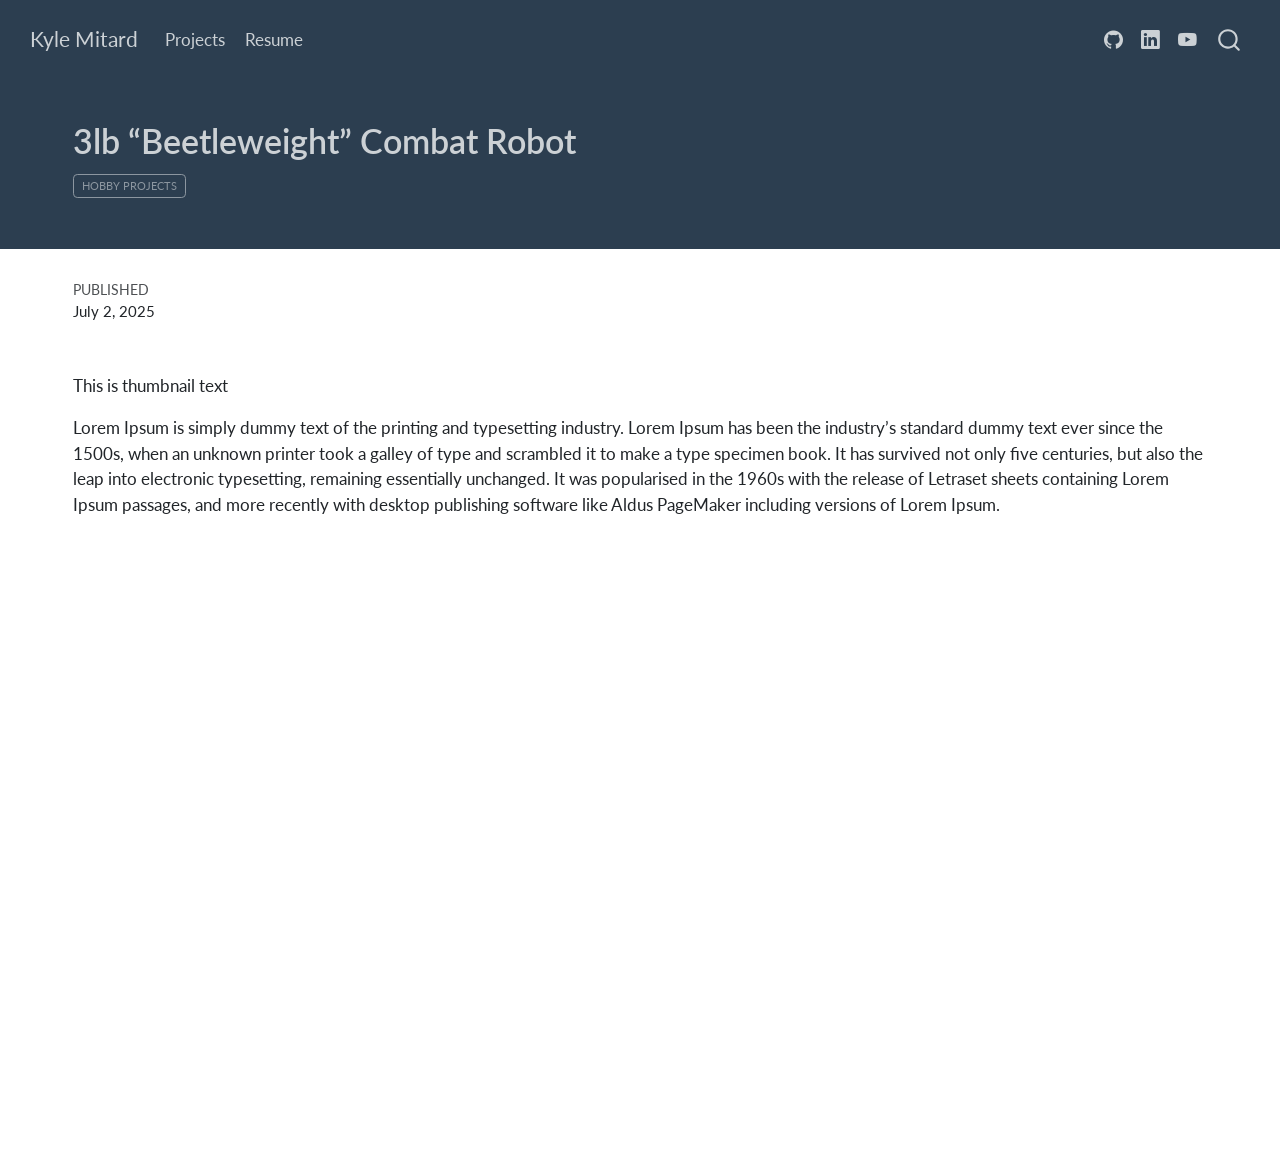
==== docs/posts/beetleweight/index.html @ 58dc67d3 "added initial site in docs" ====
<!DOCTYPE html>
<html xmlns="http://www.w3.org/1999/xhtml" lang="en" xml:lang="en"><head>

<meta charset="utf-8">
<meta name="generator" content="quarto-1.7.32">

<meta name="viewport" content="width=device-width, initial-scale=1.0, user-scalable=yes">

<meta name="dcterms.date" content="2025-07-02">

<title>3lb “Beetleweight” Combat Robot – Kyle Mitard</title>
<style>
code{white-space: pre-wrap;}
span.smallcaps{font-variant: small-caps;}
div.columns{display: flex; gap: min(4vw, 1.5em);}
div.column{flex: auto; overflow-x: auto;}
div.hanging-indent{margin-left: 1.5em; text-indent: -1.5em;}
ul.task-list{list-style: none;}
ul.task-list li input[type="checkbox"] {
  width: 0.8em;
  margin: 0 0.8em 0.2em -1em; /* quarto-specific, see https://github.com/quarto-dev/quarto-cli/issues/4556 */ 
  vertical-align: middle;
}
</style>


<script src="../../site_libs/quarto-nav/quarto-nav.js"></script>
<script src="../../site_libs/quarto-nav/headroom.min.js"></script>
<script src="../../site_libs/clipboard/clipboard.min.js"></script>
<script src="../../site_libs/quarto-search/autocomplete.umd.js"></script>
<script src="../../site_libs/quarto-search/fuse.min.js"></script>
<script src="../../site_libs/quarto-search/quarto-search.js"></script>
<meta name="quarto:offset" content="../../">
<script src="../../site_libs/quarto-html/quarto.js" type="module"></script>
<script src="../../site_libs/quarto-html/tabsets/tabsets.js" type="module"></script>
<script src="../../site_libs/quarto-html/popper.min.js"></script>
<script src="../../site_libs/quarto-html/tippy.umd.min.js"></script>
<script src="../../site_libs/quarto-html/anchor.min.js"></script>
<link href="../../site_libs/quarto-html/tippy.css" rel="stylesheet">
<link href="../../site_libs/quarto-html/quarto-syntax-highlighting-37eea08aefeeee20ff55810ff984fec1.css" rel="stylesheet" id="quarto-text-highlighting-styles">
<script src="../../site_libs/bootstrap/bootstrap.min.js"></script>
<link href="../../site_libs/bootstrap/bootstrap-icons.css" rel="stylesheet">
<link href="../../site_libs/bootstrap/bootstrap-cc63fce9873912f1bbbccf05079cc9ea.min.css" rel="stylesheet" append-hash="true" id="quarto-bootstrap" data-mode="light">
<script id="quarto-search-options" type="application/json">{
  "location": "navbar",
  "copy-button": false,
  "collapse-after": 3,
  "panel-placement": "end",
  "type": "overlay",
  "limit": 50,
  "keyboard-shortcut": [
    "f",
    "/",
    "s"
  ],
  "show-item-context": false,
  "language": {
    "search-no-results-text": "No results",
    "search-matching-documents-text": "matching documents",
    "search-copy-link-title": "Copy link to search",
    "search-hide-matches-text": "Hide additional matches",
    "search-more-match-text": "more match in this document",
    "search-more-matches-text": "more matches in this document",
    "search-clear-button-title": "Clear",
    "search-text-placeholder": "",
    "search-detached-cancel-button-title": "Cancel",
    "search-submit-button-title": "Submit",
    "search-label": "Search"
  }
}</script>


<link rel="stylesheet" href="../../styles.css">
</head>

<body class="nav-fixed quarto-light">

<div id="quarto-search-results"></div>
  <header id="quarto-header" class="headroom fixed-top quarto-banner">
    <nav class="navbar navbar-expand-lg " data-bs-theme="dark">
      <div class="navbar-container container-fluid">
      <div class="navbar-brand-container mx-auto">
    <a class="navbar-brand" href="../../index.html">
    <span class="navbar-title">Kyle Mitard</span>
    </a>
  </div>
            <div id="quarto-search" class="" title="Search"></div>
          <button class="navbar-toggler" type="button" data-bs-toggle="collapse" data-bs-target="#navbarCollapse" aria-controls="navbarCollapse" role="menu" aria-expanded="false" aria-label="Toggle navigation" onclick="if (window.quartoToggleHeadroom) { window.quartoToggleHeadroom(); }">
  <span class="navbar-toggler-icon"></span>
</button>
          <div class="collapse navbar-collapse" id="navbarCollapse">
            <ul class="navbar-nav navbar-nav-scroll me-auto">
  <li class="nav-item">
    <a class="nav-link" href="../../projects.html"> 
<span class="menu-text">Projects</span></a>
  </li>  
  <li class="nav-item">
    <a class="nav-link" href="../../resume.html"> 
<span class="menu-text">Resume</span></a>
  </li>  
</ul>
            <ul class="navbar-nav navbar-nav-scroll ms-auto">
  <li class="nav-item compact">
    <a class="nav-link" href="https://github.com/KyleM32767"> <i class="bi bi-github" role="img">
</i> 
<span class="menu-text"></span></a>
  </li>  
  <li class="nav-item compact">
    <a class="nav-link" href="https://www.linkedin.com/in/kyle-mitard62"> <i class="bi bi-linkedin" role="img">
</i> 
<span class="menu-text"></span></a>
  </li>  
  <li class="nav-item compact">
    <a class="nav-link" href="https://www.youtube.com/channel/UCtGWKR7W_5xtZDwKDi8d-TQ"> <i class="bi bi-youtube" role="img">
</i> 
<span class="menu-text"></span></a>
  </li>  
</ul>
          </div> <!-- /navcollapse -->
            <div class="quarto-navbar-tools">
</div>
      </div> <!-- /container-fluid -->
    </nav>
</header>
<!-- content -->
<header id="title-block-header" class="quarto-title-block default page-columns page-full">
  <div class="quarto-title-banner page-columns page-full">
    <div class="quarto-title column-page">
      <h1 class="title">3lb “Beetleweight” Combat Robot</h1>
                                <div class="quarto-categories">
                <div class="quarto-category">Hobby Projects</div>
              </div>
                  </div>
  </div>
    
  
  <div class="quarto-title-meta column-page">

      
      <div>
      <div class="quarto-title-meta-heading">Published</div>
      <div class="quarto-title-meta-contents">
        <p class="date">July 2, 2025</p>
      </div>
    </div>
    
      
    </div>
    
  
  </header><div id="quarto-content" class="quarto-container page-columns page-rows-contents page-layout-full page-navbar">
<!-- sidebar -->
<!-- margin-sidebar -->
    
<!-- main -->
<main class="content quarto-banner-title-block column-page" id="quarto-document-content">





<p>This is thumbnail text</p>
<p>Lorem Ipsum is simply dummy text of the printing and typesetting industry. Lorem Ipsum has been the industry’s standard dummy text ever since the 1500s, when an unknown printer took a galley of type and scrambled it to make a type specimen book. It has survived not only five centuries, but also the leap into electronic typesetting, remaining essentially unchanged. It was popularised in the 1960s with the release of Letraset sheets containing Lorem Ipsum passages, and more recently with desktop publishing software like Aldus PageMaker including versions of Lorem Ipsum.</p>



</main> <!-- /main -->
<script id="quarto-html-after-body" type="application/javascript">
  window.document.addEventListener("DOMContentLoaded", function (event) {
    const icon = "";
    const anchorJS = new window.AnchorJS();
    anchorJS.options = {
      placement: 'right',
      icon: icon
    };
    anchorJS.add('.anchored');
    const isCodeAnnotation = (el) => {
      for (const clz of el.classList) {
        if (clz.startsWith('code-annotation-')) {                     
          return true;
        }
      }
      return false;
    }
    const onCopySuccess = function(e) {
      // button target
      const button = e.trigger;
      // don't keep focus
      button.blur();
      // flash "checked"
      button.classList.add('code-copy-button-checked');
      var currentTitle = button.getAttribute("title");
      button.setAttribute("title", "Copied!");
      let tooltip;
      if (window.bootstrap) {
        button.setAttribute("data-bs-toggle", "tooltip");
        button.setAttribute("data-bs-placement", "left");
        button.setAttribute("data-bs-title", "Copied!");
        tooltip = new bootstrap.Tooltip(button, 
          { trigger: "manual", 
            customClass: "code-copy-button-tooltip",
            offset: [0, -8]});
        tooltip.show();    
      }
      setTimeout(function() {
        if (tooltip) {
          tooltip.hide();
          button.removeAttribute("data-bs-title");
          button.removeAttribute("data-bs-toggle");
          button.removeAttribute("data-bs-placement");
        }
        button.setAttribute("title", currentTitle);
        button.classList.remove('code-copy-button-checked');
      }, 1000);
      // clear code selection
      e.clearSelection();
    }
    const getTextToCopy = function(trigger) {
        const codeEl = trigger.previousElementSibling.cloneNode(true);
        for (const childEl of codeEl.children) {
          if (isCodeAnnotation(childEl)) {
            childEl.remove();
          }
        }
        return codeEl.innerText;
    }
    const clipboard = new window.ClipboardJS('.code-copy-button:not([data-in-quarto-modal])', {
      text: getTextToCopy
    });
    clipboard.on('success', onCopySuccess);
    if (window.document.getElementById('quarto-embedded-source-code-modal')) {
      const clipboardModal = new window.ClipboardJS('.code-copy-button[data-in-quarto-modal]', {
        text: getTextToCopy,
        container: window.document.getElementById('quarto-embedded-source-code-modal')
      });
      clipboardModal.on('success', onCopySuccess);
    }
      var localhostRegex = new RegExp(/^(?:http|https):\/\/localhost\:?[0-9]*\//);
      var mailtoRegex = new RegExp(/^mailto:/);
        var filterRegex = new RegExp('/' + window.location.host + '/');
      var isInternal = (href) => {
          return filterRegex.test(href) || localhostRegex.test(href) || mailtoRegex.test(href);
      }
      // Inspect non-navigation links and adorn them if external
     var links = window.document.querySelectorAll('a[href]:not(.nav-link):not(.navbar-brand):not(.toc-action):not(.sidebar-link):not(.sidebar-item-toggle):not(.pagination-link):not(.no-external):not([aria-hidden]):not(.dropdown-item):not(.quarto-navigation-tool):not(.about-link)');
      for (var i=0; i<links.length; i++) {
        const link = links[i];
        if (!isInternal(link.href)) {
          // undo the damage that might have been done by quarto-nav.js in the case of
          // links that we want to consider external
          if (link.dataset.originalHref !== undefined) {
            link.href = link.dataset.originalHref;
          }
        }
      }
    function tippyHover(el, contentFn, onTriggerFn, onUntriggerFn) {
      const config = {
        allowHTML: true,
        maxWidth: 500,
        delay: 100,
        arrow: false,
        appendTo: function(el) {
            return el.parentElement;
        },
        interactive: true,
        interactiveBorder: 10,
        theme: 'quarto',
        placement: 'bottom-start',
      };
      if (contentFn) {
        config.content = contentFn;
      }
      if (onTriggerFn) {
        config.onTrigger = onTriggerFn;
      }
      if (onUntriggerFn) {
        config.onUntrigger = onUntriggerFn;
      }
      window.tippy(el, config); 
    }
    const noterefs = window.document.querySelectorAll('a[role="doc-noteref"]');
    for (var i=0; i<noterefs.length; i++) {
      const ref = noterefs[i];
      tippyHover(ref, function() {
        // use id or data attribute instead here
        let href = ref.getAttribute('data-footnote-href') || ref.getAttribute('href');
        try { href = new URL(href).hash; } catch {}
        const id = href.replace(/^#\/?/, "");
        const note = window.document.getElementById(id);
        if (note) {
          return note.innerHTML;
        } else {
          return "";
        }
      });
    }
    const xrefs = window.document.querySelectorAll('a.quarto-xref');
    const processXRef = (id, note) => {
      // Strip column container classes
      const stripColumnClz = (el) => {
        el.classList.remove("page-full", "page-columns");
        if (el.children) {
          for (const child of el.children) {
            stripColumnClz(child);
          }
        }
      }
      stripColumnClz(note)
      if (id === null || id.startsWith('sec-')) {
        // Special case sections, only their first couple elements
        const container = document.createElement("div");
        if (note.children && note.children.length > 2) {
          container.appendChild(note.children[0].cloneNode(true));
          for (let i = 1; i < note.children.length; i++) {
            const child = note.children[i];
            if (child.tagName === "P" && child.innerText === "") {
              continue;
            } else {
              container.appendChild(child.cloneNode(true));
              break;
            }
          }
          if (window.Quarto?.typesetMath) {
            window.Quarto.typesetMath(container);
          }
          return container.innerHTML
        } else {
          if (window.Quarto?.typesetMath) {
            window.Quarto.typesetMath(note);
          }
          return note.innerHTML;
        }
      } else {
        // Remove any anchor links if they are present
        const anchorLink = note.querySelector('a.anchorjs-link');
        if (anchorLink) {
          anchorLink.remove();
        }
        if (window.Quarto?.typesetMath) {
          window.Quarto.typesetMath(note);
        }
        if (note.classList.contains("callout")) {
          return note.outerHTML;
        } else {
          return note.innerHTML;
        }
      }
    }
    for (var i=0; i<xrefs.length; i++) {
      const xref = xrefs[i];
      tippyHover(xref, undefined, function(instance) {
        instance.disable();
        let url = xref.getAttribute('href');
        let hash = undefined; 
        if (url.startsWith('#')) {
          hash = url;
        } else {
          try { hash = new URL(url).hash; } catch {}
        }
        if (hash) {
          const id = hash.replace(/^#\/?/, "");
          const note = window.document.getElementById(id);
          if (note !== null) {
            try {
              const html = processXRef(id, note.cloneNode(true));
              instance.setContent(html);
            } finally {
              instance.enable();
              instance.show();
            }
          } else {
            // See if we can fetch this
            fetch(url.split('#')[0])
            .then(res => res.text())
            .then(html => {
              const parser = new DOMParser();
              const htmlDoc = parser.parseFromString(html, "text/html");
              const note = htmlDoc.getElementById(id);
              if (note !== null) {
                const html = processXRef(id, note);
                instance.setContent(html);
              } 
            }).finally(() => {
              instance.enable();
              instance.show();
            });
          }
        } else {
          // See if we can fetch a full url (with no hash to target)
          // This is a special case and we should probably do some content thinning / targeting
          fetch(url)
          .then(res => res.text())
          .then(html => {
            const parser = new DOMParser();
            const htmlDoc = parser.parseFromString(html, "text/html");
            const note = htmlDoc.querySelector('main.content');
            if (note !== null) {
              // This should only happen for chapter cross references
              // (since there is no id in the URL)
              // remove the first header
              if (note.children.length > 0 && note.children[0].tagName === "HEADER") {
                note.children[0].remove();
              }
              const html = processXRef(null, note);
              instance.setContent(html);
            } 
          }).finally(() => {
            instance.enable();
            instance.show();
          });
        }
      }, function(instance) {
      });
    }
        let selectedAnnoteEl;
        const selectorForAnnotation = ( cell, annotation) => {
          let cellAttr = 'data-code-cell="' + cell + '"';
          let lineAttr = 'data-code-annotation="' +  annotation + '"';
          const selector = 'span[' + cellAttr + '][' + lineAttr + ']';
          return selector;
        }
        const selectCodeLines = (annoteEl) => {
          const doc = window.document;
          const targetCell = annoteEl.getAttribute("data-target-cell");
          const targetAnnotation = annoteEl.getAttribute("data-target-annotation");
          const annoteSpan = window.document.querySelector(selectorForAnnotation(targetCell, targetAnnotation));
          const lines = annoteSpan.getAttribute("data-code-lines").split(",");
          const lineIds = lines.map((line) => {
            return targetCell + "-" + line;
          })
          let top = null;
          let height = null;
          let parent = null;
          if (lineIds.length > 0) {
              //compute the position of the single el (top and bottom and make a div)
              const el = window.document.getElementById(lineIds[0]);
              top = el.offsetTop;
              height = el.offsetHeight;
              parent = el.parentElement.parentElement;
            if (lineIds.length > 1) {
              const lastEl = window.document.getElementById(lineIds[lineIds.length - 1]);
              const bottom = lastEl.offsetTop + lastEl.offsetHeight;
              height = bottom - top;
            }
            if (top !== null && height !== null && parent !== null) {
              // cook up a div (if necessary) and position it 
              let div = window.document.getElementById("code-annotation-line-highlight");
              if (div === null) {
                div = window.document.createElement("div");
                div.setAttribute("id", "code-annotation-line-highlight");
                div.style.position = 'absolute';
                parent.appendChild(div);
              }
              div.style.top = top - 2 + "px";
              div.style.height = height + 4 + "px";
              div.style.left = 0;
              let gutterDiv = window.document.getElementById("code-annotation-line-highlight-gutter");
              if (gutterDiv === null) {
                gutterDiv = window.document.createElement("div");
                gutterDiv.setAttribute("id", "code-annotation-line-highlight-gutter");
                gutterDiv.style.position = 'absolute';
                const codeCell = window.document.getElementById(targetCell);
                const gutter = codeCell.querySelector('.code-annotation-gutter');
                gutter.appendChild(gutterDiv);
              }
              gutterDiv.style.top = top - 2 + "px";
              gutterDiv.style.height = height + 4 + "px";
            }
            selectedAnnoteEl = annoteEl;
          }
        };
        const unselectCodeLines = () => {
          const elementsIds = ["code-annotation-line-highlight", "code-annotation-line-highlight-gutter"];
          elementsIds.forEach((elId) => {
            const div = window.document.getElementById(elId);
            if (div) {
              div.remove();
            }
          });
          selectedAnnoteEl = undefined;
        };
          // Handle positioning of the toggle
      window.addEventListener(
        "resize",
        throttle(() => {
          elRect = undefined;
          if (selectedAnnoteEl) {
            selectCodeLines(selectedAnnoteEl);
          }
        }, 10)
      );
      function throttle(fn, ms) {
      let throttle = false;
      let timer;
        return (...args) => {
          if(!throttle) { // first call gets through
              fn.apply(this, args);
              throttle = true;
          } else { // all the others get throttled
              if(timer) clearTimeout(timer); // cancel #2
              timer = setTimeout(() => {
                fn.apply(this, args);
                timer = throttle = false;
              }, ms);
          }
        };
      }
        // Attach click handler to the DT
        const annoteDls = window.document.querySelectorAll('dt[data-target-cell]');
        for (const annoteDlNode of annoteDls) {
          annoteDlNode.addEventListener('click', (event) => {
            const clickedEl = event.target;
            if (clickedEl !== selectedAnnoteEl) {
              unselectCodeLines();
              const activeEl = window.document.querySelector('dt[data-target-cell].code-annotation-active');
              if (activeEl) {
                activeEl.classList.remove('code-annotation-active');
              }
              selectCodeLines(clickedEl);
              clickedEl.classList.add('code-annotation-active');
            } else {
              // Unselect the line
              unselectCodeLines();
              clickedEl.classList.remove('code-annotation-active');
            }
          });
        }
    const findCites = (el) => {
      const parentEl = el.parentElement;
      if (parentEl) {
        const cites = parentEl.dataset.cites;
        if (cites) {
          return {
            el,
            cites: cites.split(' ')
          };
        } else {
          return findCites(el.parentElement)
        }
      } else {
        return undefined;
      }
    };
    var bibliorefs = window.document.querySelectorAll('a[role="doc-biblioref"]');
    for (var i=0; i<bibliorefs.length; i++) {
      const ref = bibliorefs[i];
      const citeInfo = findCites(ref);
      if (citeInfo) {
        tippyHover(citeInfo.el, function() {
          var popup = window.document.createElement('div');
          citeInfo.cites.forEach(function(cite) {
            var citeDiv = window.document.createElement('div');
            citeDiv.classList.add('hanging-indent');
            citeDiv.classList.add('csl-entry');
            var biblioDiv = window.document.getElementById('ref-' + cite);
            if (biblioDiv) {
              citeDiv.innerHTML = biblioDiv.innerHTML;
            }
            popup.appendChild(citeDiv);
          });
          return popup.innerHTML;
        });
      }
    }
  });
  </script>
</div> <!-- /content -->




</body></html>
---- docs/site_libs/quarto-html/tippy.css ----
.tippy-box[data-animation=fade][data-state=hidden]{opacity:0}[data-tippy-root]{max-width:calc(100vw - 10px)}.tippy-box{position:relative;background-color:#333;color:#fff;border-radius:4px;font-size:14px;line-height:1.4;white-space:normal;outline:0;transition-property:transform,visibility,opacity}.tippy-box[data-placement^=top]>.tippy-arrow{bottom:0}.tippy-box[data-placement^=top]>.tippy-arrow:before{bottom:-7px;left:0;border-width:8px 8px 0;border-top-color:initial;transform-origin:center top}.tippy-box[data-placement^=bottom]>.tippy-arrow{top:0}.tippy-box[data-placement^=bottom]>.tippy-arrow:before{top:-7px;left:0;border-width:0 8px 8px;border-bottom-color:initial;transform-origin:center bottom}.tippy-box[data-placement^=left]>.tippy-arrow{right:0}.tippy-box[data-placement^=left]>.tippy-arrow:before{border-width:8px 0 8px 8px;border-left-color:initial;right:-7px;transform-origin:center left}.tippy-box[data-placement^=right]>.tippy-arrow{left:0}.tippy-box[data-placement^=right]>.tippy-arrow:before{left:-7px;border-width:8px 8px 8px 0;border-right-color:initial;transform-origin:center right}.tippy-box[data-inertia][data-state=visible]{transition-timing-function:cubic-bezier(.54,1.5,.38,1.11)}.tippy-arrow{width:16px;height:16px;color:#333}.tippy-arrow:before{content:"";position:absolute;border-color:transparent;border-style:solid}.tippy-content{position:relative;padding:5px 9px;z-index:1}
---- docs/site_libs/quarto-html/quarto-syntax-highlighting-37eea08aefeeee20ff55810ff984fec1.css ----
/* quarto syntax highlight colors */
:root {
  --quarto-hl-ot-color: #003B4F;
  --quarto-hl-at-color: #657422;
  --quarto-hl-ss-color: #20794D;
  --quarto-hl-an-color: #5E5E5E;
  --quarto-hl-fu-color: #4758AB;
  --quarto-hl-st-color: #20794D;
  --quarto-hl-cf-color: #003B4F;
  --quarto-hl-op-color: #5E5E5E;
  --quarto-hl-er-color: #AD0000;
  --quarto-hl-bn-color: #AD0000;
  --quarto-hl-al-color: #AD0000;
  --quarto-hl-va-color: #111111;
  --quarto-hl-bu-color: inherit;
  --quarto-hl-ex-color: inherit;
  --quarto-hl-pp-color: #AD0000;
  --quarto-hl-in-color: #5E5E5E;
  --quarto-hl-vs-color: #20794D;
  --quarto-hl-wa-color: #5E5E5E;
  --quarto-hl-do-color: #5E5E5E;
  --quarto-hl-im-color: #00769E;
  --quarto-hl-ch-color: #20794D;
  --quarto-hl-dt-color: #AD0000;
  --quarto-hl-fl-color: #AD0000;
  --quarto-hl-co-color: #5E5E5E;
  --quarto-hl-cv-color: #5E5E5E;
  --quarto-hl-cn-color: #8f5902;
  --quarto-hl-sc-color: #5E5E5E;
  --quarto-hl-dv-color: #AD0000;
  --quarto-hl-kw-color: #003B4F;
}

/* other quarto variables */
:root {
  --quarto-font-monospace: SFMono-Regular, Menlo, Monaco, Consolas, "Liberation Mono", "Courier New", monospace;
}

/* syntax highlight based on Pandoc's rules */
pre > code.sourceCode > span {
  color: #003B4F;
}

code.sourceCode > span {
  color: #003B4F;
}

div.sourceCode,
div.sourceCode pre.sourceCode {
  color: #003B4F;
}

/* Normal */
code span {
  color: #003B4F;
}

/* Alert */
code span.al {
  color: #AD0000;
  font-style: inherit;
}

/* Annotation */
code span.an {
  color: #5E5E5E;
  font-style: inherit;
}

/* Attribute */
code span.at {
  color: #657422;
  font-style: inherit;
}

/* BaseN */
code span.bn {
  color: #AD0000;
  font-style: inherit;
}

/* BuiltIn */
code span.bu {
  font-style: inherit;
}

/* ControlFlow */
code span.cf {
  color: #003B4F;
  font-weight: bold;
  font-style: inherit;
}

/* Char */
code span.ch {
  color: #20794D;
  font-style: inherit;
}

/* Constant */
code span.cn {
  color: #8f5902;
  font-style: inherit;
}

/* Comment */
code span.co {
  color: #5E5E5E;
  font-style: inherit;
}

/* CommentVar */
code span.cv {
  color: #5E5E5E;
  font-style: italic;
}

/* Documentation */
code span.do {
  color: #5E5E5E;
  font-style: italic;
}

/* DataType */
code span.dt {
  color: #AD0000;
  font-style: inherit;
}

/* DecVal */
code span.dv {
  color: #AD0000;
  font-style: inherit;
}

/* Error */
code span.er {
  color: #AD0000;
  font-style: inherit;
}

/* Extension */
code span.ex {
  font-style: inherit;
}

/* Float */
code span.fl {
  color: #AD0000;
  font-style: inherit;
}

/* Function */
code span.fu {
  color: #4758AB;
  font-style: inherit;
}

/* Import */
code span.im {
  color: #00769E;
  font-style: inherit;
}

/* Information */
code span.in {
  color: #5E5E5E;
  font-style: inherit;
}

/* Keyword */
code span.kw {
  color: #003B4F;
  font-weight: bold;
  font-style: inherit;
}

/* Operator */
code span.op {
  color: #5E5E5E;
  font-style: inherit;
}

/* Other */
code span.ot {
  color: #003B4F;
  font-style: inherit;
}

/* Preprocessor */
code span.pp {
  color: #AD0000;
  font-style: inherit;
}

/* SpecialChar */
code span.sc {
  color: #5E5E5E;
  font-style: inherit;
}

/* SpecialString */
code span.ss {
  color: #20794D;
  font-style: inherit;
}

/* String */
code span.st {
  color: #20794D;
  font-style: inherit;
}

/* Variable */
code span.va {
  color: #111111;
  font-style: inherit;
}

/* VerbatimString */
code span.vs {
  color: #20794D;
  font-style: inherit;
}

/* Warning */
code span.wa {
  color: #5E5E5E;
  font-style: italic;
}

.prevent-inlining {
  content: "</";
}

/*# sourceMappingURL=27d3d809615f7771493d095567f04340.css.map */
---- docs/styles.css ----
/* css styles */
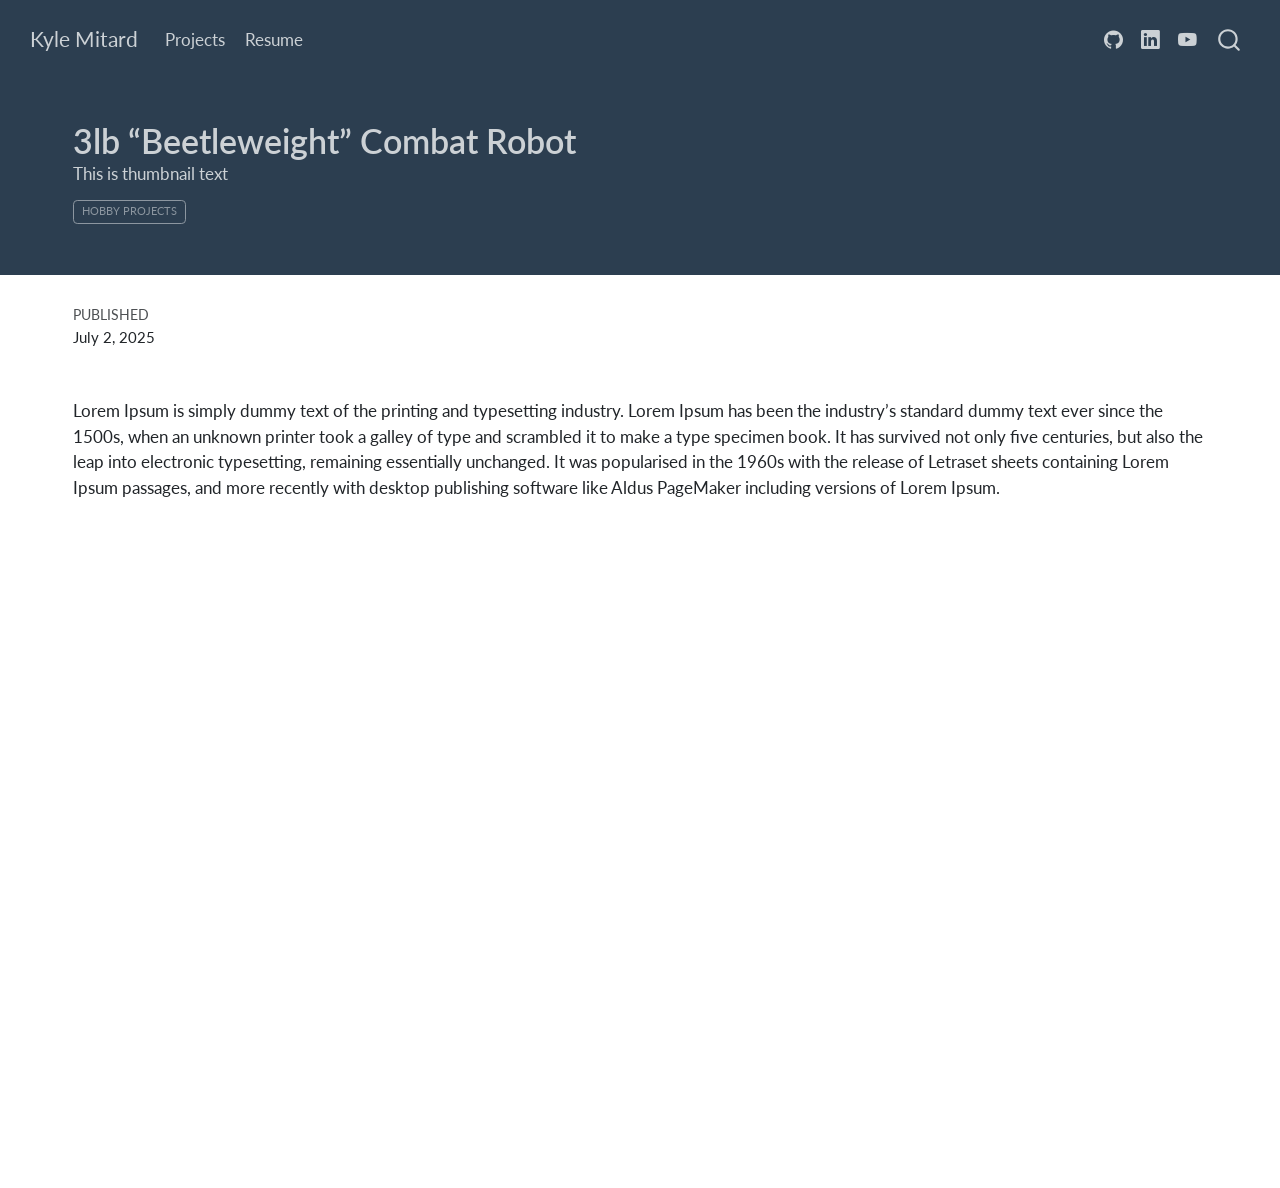
==== commit 6d2df010: "write LFI MQP" ====
--- a/docs/posts/beetleweight/index.html
+++ b/docs/posts/beetleweight/index.html
@@ -7,6 +7,7 @@
 <meta name="viewport" content="width=device-width, initial-scale=1.0, user-scalable=yes">
 
 <meta name="dcterms.date" content="2025-07-02">
+<meta name="description" content="This is thumbnail text">
 
 <title>3lb “Beetleweight” Combat Robot – Kyle Mitard</title>
 <style>
@@ -127,7 +128,12 @@
   <div class="quarto-title-banner page-columns page-full">
     <div class="quarto-title column-page">
       <h1 class="title">3lb “Beetleweight” Combat Robot</h1>
-                                <div class="quarto-categories">
+                  <div>
+        <div class="description">
+          This is thumbnail text
+        </div>
+      </div>
+                          <div class="quarto-categories">
                 <div class="quarto-category">Hobby Projects</div>
               </div>
                   </div>
@@ -159,7 +165,6 @@
 
 
 
-<p>This is thumbnail text</p>
 <p>Lorem Ipsum is simply dummy text of the printing and typesetting industry. Lorem Ipsum has been the industry’s standard dummy text ever since the 1500s, when an unknown printer took a galley of type and scrambled it to make a type specimen book. It has survived not only five centuries, but also the leap into electronic typesetting, remaining essentially unchanged. It was popularised in the 1960s with the release of Letraset sheets containing Lorem Ipsum passages, and more recently with desktop publishing software like Aldus PageMaker including versions of Lorem Ipsum.</p>
 
 
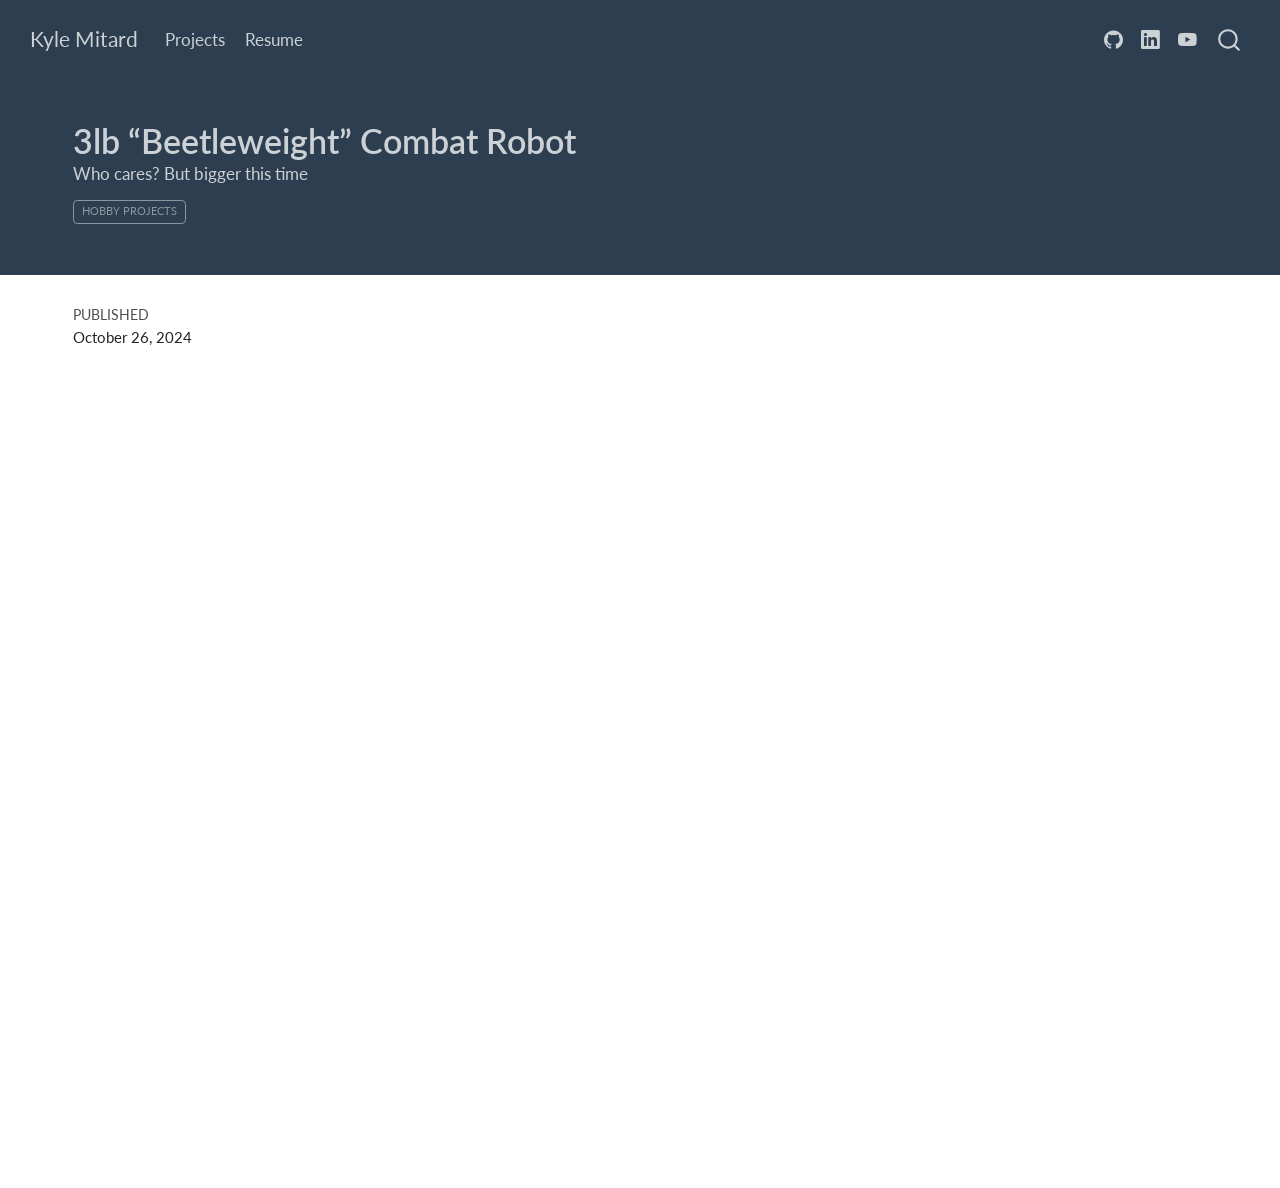
==== commit bcba26e5: "wrote plant" ====
--- a/docs/posts/beetleweight/index.html
+++ b/docs/posts/beetleweight/index.html
@@ -6,8 +6,8 @@
 
 <meta name="viewport" content="width=device-width, initial-scale=1.0, user-scalable=yes">
 
-<meta name="dcterms.date" content="2025-07-02">
-<meta name="description" content="This is thumbnail text">
+<meta name="dcterms.date" content="2024-10-26">
+<meta name="description" content="Who cares? But bigger this time">
 
 <title>3lb “Beetleweight” Combat Robot – Kyle Mitard</title>
 <style>
@@ -41,7 +41,7 @@
 <link href="../../site_libs/quarto-html/quarto-syntax-highlighting-37eea08aefeeee20ff55810ff984fec1.css" rel="stylesheet" id="quarto-text-highlighting-styles">
 <script src="../../site_libs/bootstrap/bootstrap.min.js"></script>
 <link href="../../site_libs/bootstrap/bootstrap-icons.css" rel="stylesheet">
-<link href="../../site_libs/bootstrap/bootstrap-cc63fce9873912f1bbbccf05079cc9ea.min.css" rel="stylesheet" append-hash="true" id="quarto-bootstrap" data-mode="light">
+<link href="../../site_libs/bootstrap/bootstrap-dea41eb5020737fcd054cd11cd3b8eb4.min.css" rel="stylesheet" append-hash="true" id="quarto-bootstrap" data-mode="light">
 <script id="quarto-search-options" type="application/json">{
   "location": "navbar",
   "copy-button": false,
@@ -130,7 +130,7 @@
       <h1 class="title">3lb “Beetleweight” Combat Robot</h1>
                   <div>
         <div class="description">
-          This is thumbnail text
+          Who cares? But bigger this time
         </div>
       </div>
                           <div class="quarto-categories">
@@ -146,7 +146,7 @@
       <div>
       <div class="quarto-title-meta-heading">Published</div>
       <div class="quarto-title-meta-contents">
-        <p class="date">July 2, 2025</p>
+        <p class="date">October 26, 2024</p>
       </div>
     </div>
     
@@ -165,7 +165,6 @@
 
 
 
-<p>Lorem Ipsum is simply dummy text of the printing and typesetting industry. Lorem Ipsum has been the industry’s standard dummy text ever since the 1500s, when an unknown printer took a galley of type and scrambled it to make a type specimen book. It has survived not only five centuries, but also the leap into electronic typesetting, remaining essentially unchanged. It was popularised in the 1960s with the release of Letraset sheets containing Lorem Ipsum passages, and more recently with desktop publishing software like Aldus PageMaker including versions of Lorem Ipsum.</p>
 
 
 
